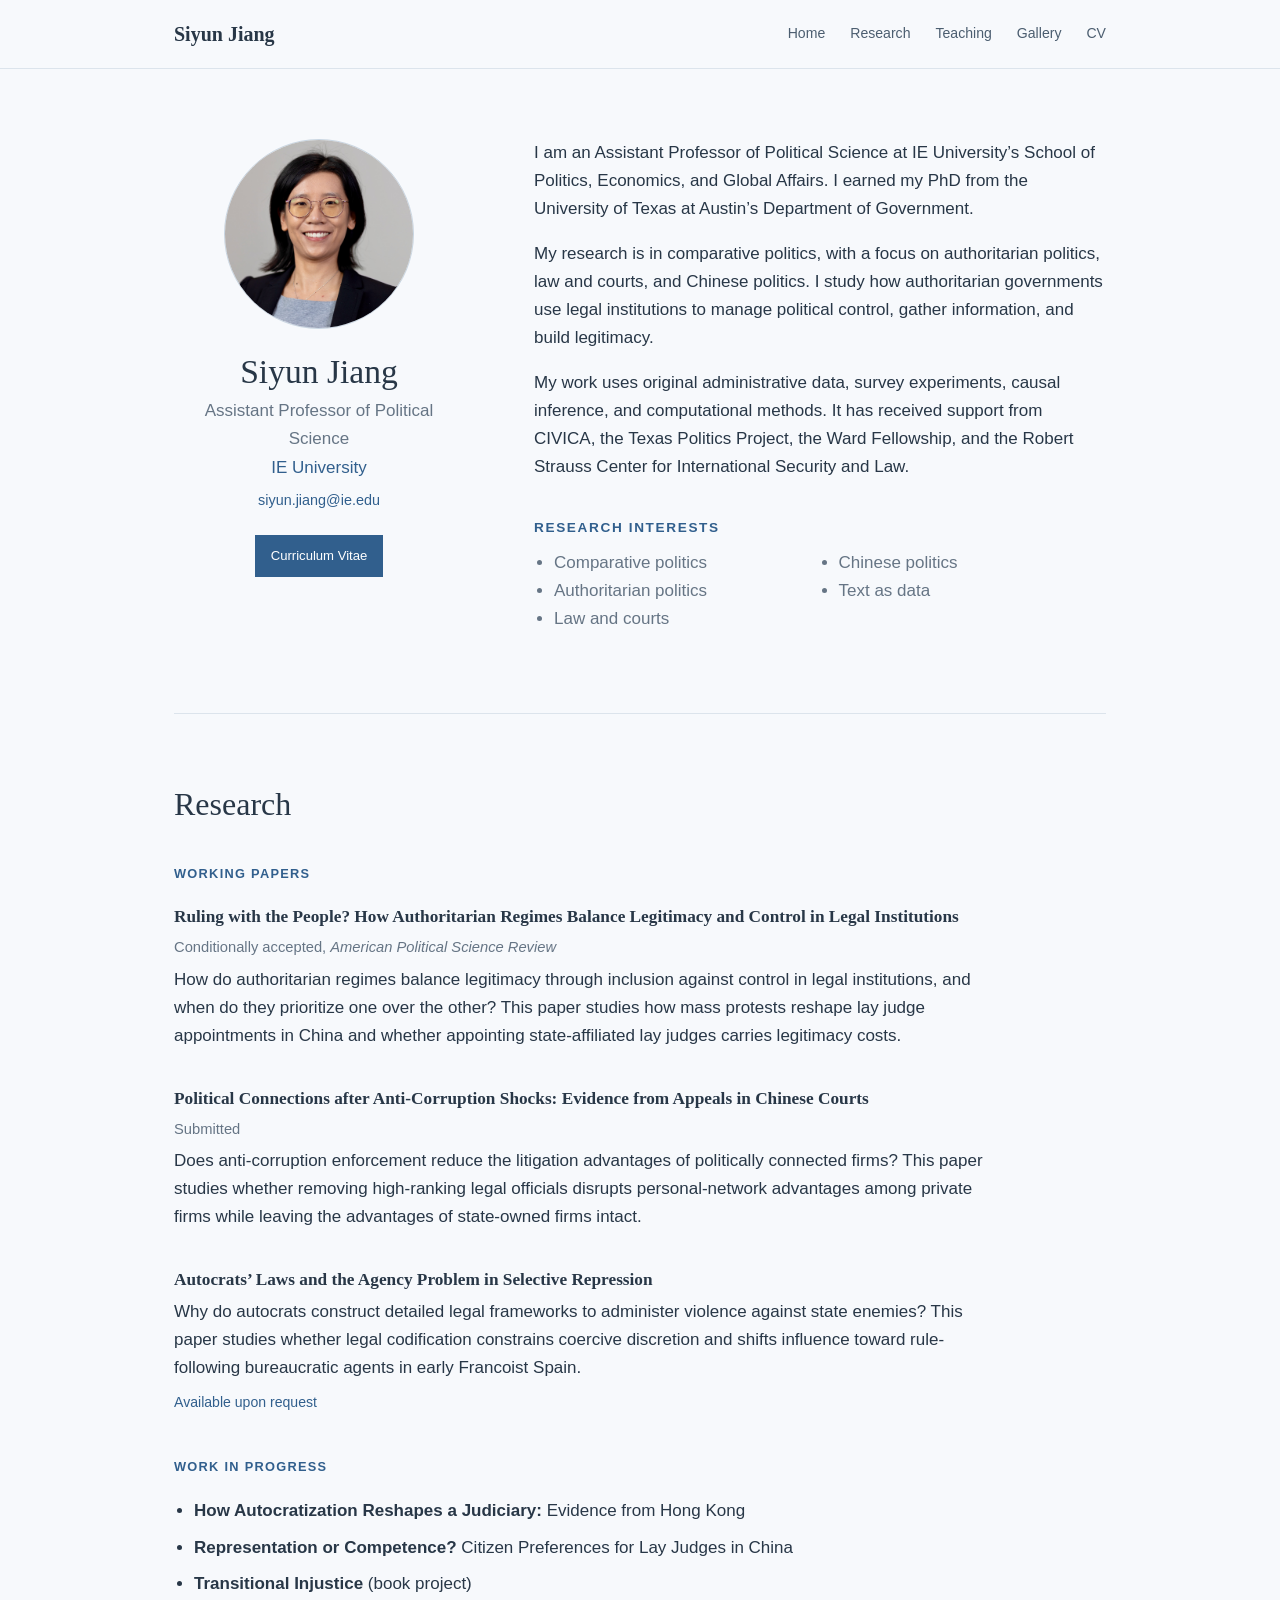
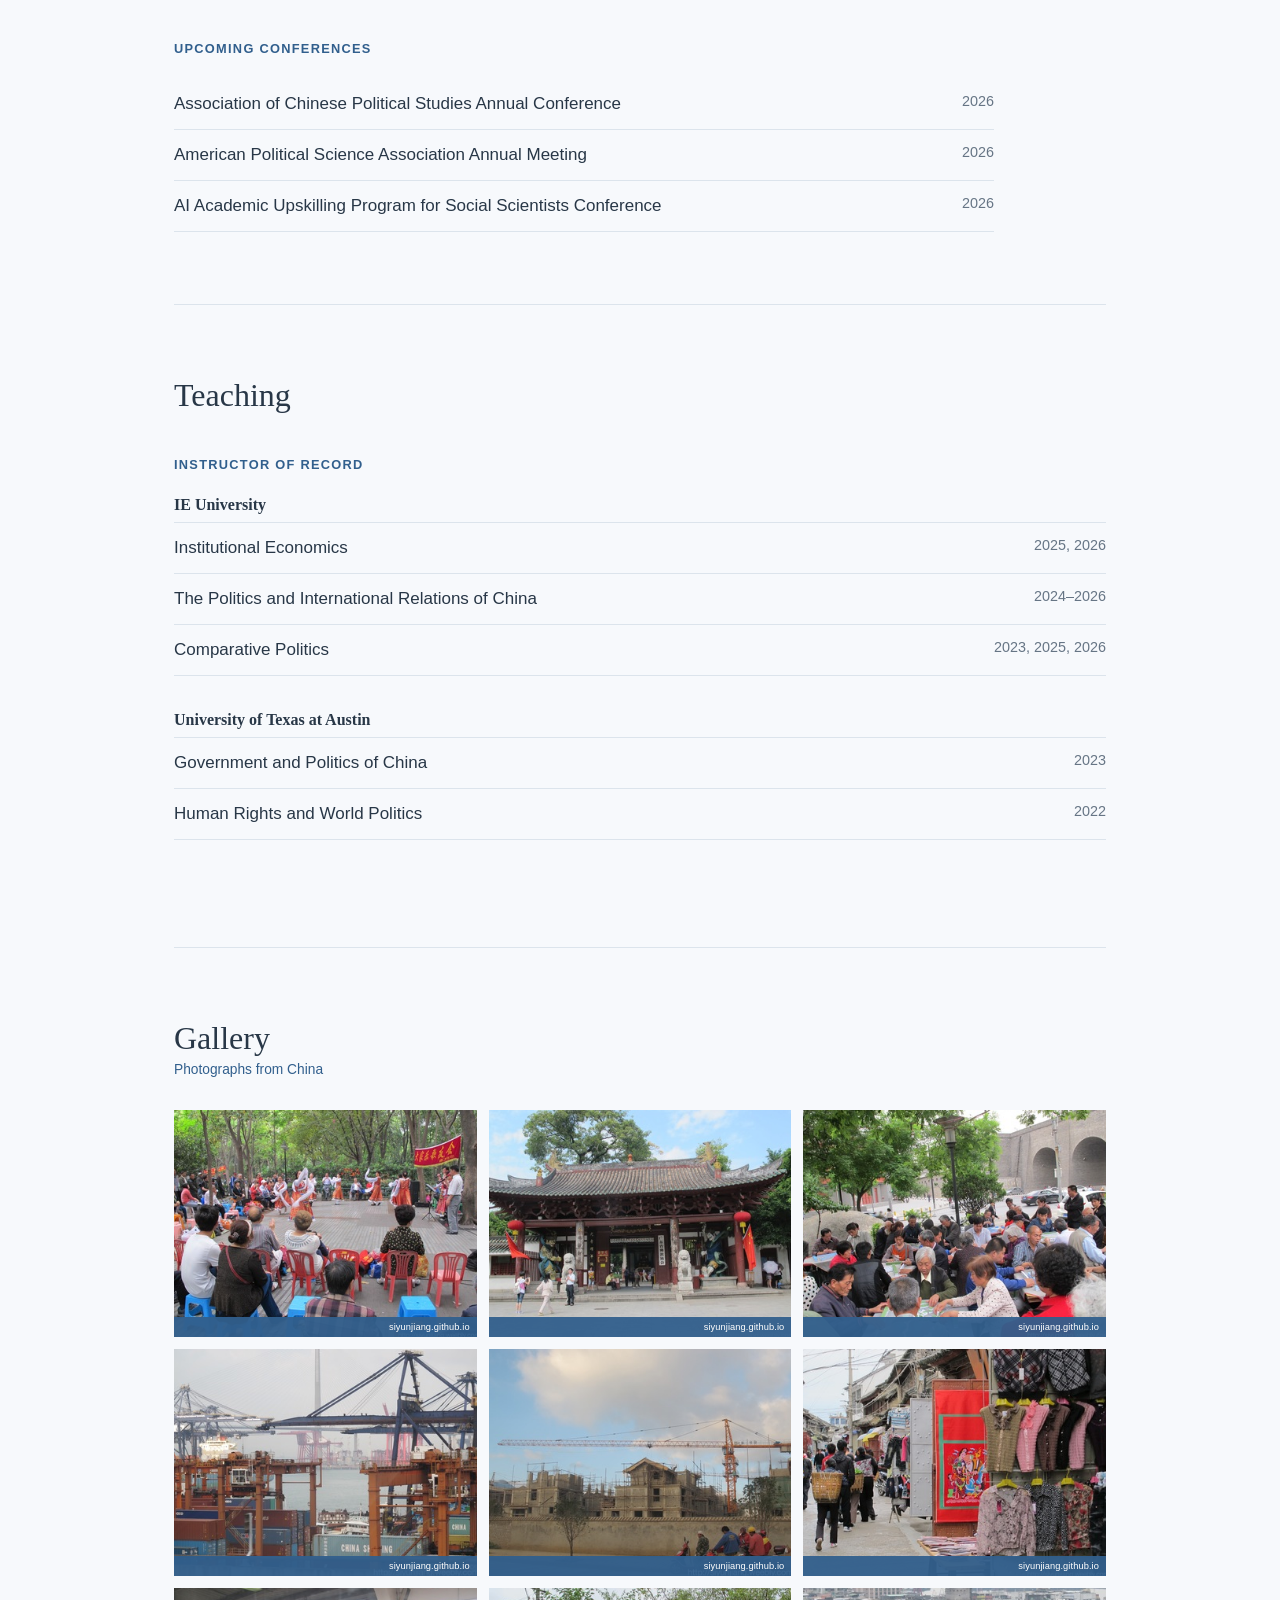
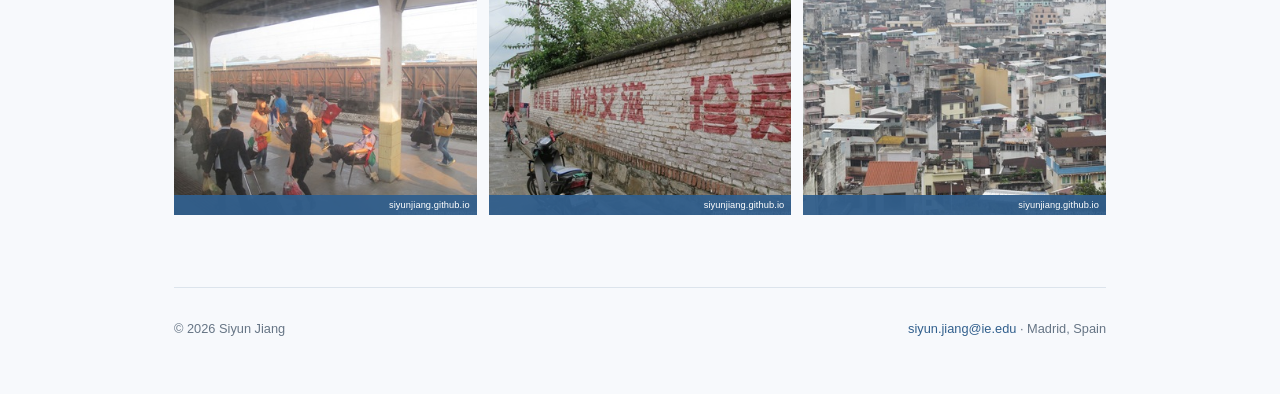
==== docs/index.html @ 3c8f4c76 "Publish personal website" ====
<!doctype html>
<html lang="en">
  <head>
    <meta charset="utf-8" />
    <meta name="viewport" content="width=device-width, initial-scale=1" />
    <meta name="description" content="Siyun Jiang is an Assistant Professor of Political Science at IE University studying authoritarian politics, law and courts, and China." />
    <title>Siyun Jiang | Political Science</title>
    <link rel="stylesheet" href="styles.css" />
  </head>
  <body>
    <a class="skip" href="#main">Skip to content</a>
    <header>
      <div class="nav-wrap">
        <a class="name" href="#home">Siyun Jiang</a>
        <button class="menu" aria-expanded="false" aria-controls="nav">Menu</button>
        <nav id="nav" aria-label="Main navigation">
          <a href="#home">Home</a>
          <a href="#research">Research</a>
          <a href="#teaching">Teaching</a>
          <a href="#gallery">Gallery</a>
          <a href="Siyun-Jiang-CV.pdf">CV</a>
        </nav>
      </div>
    </header>

    <main id="main">
      <section class="profile" id="home">
        <aside>
          <img class="portrait" src="images/headshot.jpeg" alt="Portrait of Siyun Jiang" />
          <h1>Siyun Jiang</h1>
          <p>Assistant Professor of Political Science</p>
          <a href="https://www.ie.edu/school-politics-economics-global-affairs/">IE University</a>
          <a class="email-address" href="mailto:siyun.jiang@ie.edu">siyun.jiang@ie.edu</a>
          <div class="profile-links">
            <a class="button" href="Siyun-Jiang-CV.pdf">Curriculum Vitae</a>
          </div>
        </aside>
        <div class="bio">
          <p>I am an Assistant Professor of Political Science at IE University’s School of Politics, Economics, and Global Affairs. I earned my PhD from the University of Texas at Austin’s Department of Government.</p>
          <p>My research is in comparative politics, with a focus on authoritarian politics, law and courts, and Chinese politics. I study how authoritarian governments use legal institutions to manage political control, gather information, and build legitimacy.</p>
          <p>My work uses original administrative data, survey experiments, causal inference, and computational methods. It has received support from CIVICA, the Texas Politics Project, the Ward Fellowship, and the Robert Strauss Center for International Security and Law.</p>
          <h2>Research interests</h2>
          <ul class="interests">
            <li>Comparative politics</li>
            <li>Authoritarian politics</li>
            <li>Law and courts</li>
            <li>Chinese politics</li>
            <li>Text as data</li>
          </ul>
        </div>
      </section>

      <section id="research">
        <h2>Research</h2>
        <h3>Working papers</h3>
        <article class="publication">
          <h4>Ruling with the People? How Authoritarian Regimes Balance Legitimacy and Control in Legal Institutions</h4>
          <p class="status">Conditionally accepted, <em>American Political Science Review</em></p>
          <p>How do authoritarian regimes balance legitimacy through inclusion against control in legal institutions, and when do they prioritize one over the other? This paper studies how mass protests reshape lay judge appointments in China and whether appointing state-affiliated lay judges carries legitimacy costs.</p>
        </article>
        <article class="publication">
          <h4>Political Connections after Anti-Corruption Shocks: Evidence from Appeals in Chinese Courts</h4>
          <p class="status">Submitted</p>
          <p>Does anti-corruption enforcement reduce the litigation advantages of politically connected firms? This paper studies whether removing high-ranking legal officials disrupts personal-network advantages among private firms while leaving the advantages of state-owned firms intact.</p>
        </article>
        <article class="publication">
          <h4>Autocrats’ Laws and the Agency Problem in Selective Repression</h4>
          <p>Why do autocrats construct detailed legal frameworks to administer violence against state enemies? This paper studies whether legal codification constrains coercive discretion and shifts influence toward rule-following bureaucratic agents in early Francoist Spain.</p>
          <a href="mailto:siyun.jiang@ie.edu?subject=Autocrats%27%20Laws%20paper">Available upon request</a>
        </article>

        <h3>Work in progress</h3>
        <ul class="simple-list">
          <li><strong>How Autocratization Reshapes a Judiciary:</strong> Evidence from Hong Kong</li>
          <li><strong>Representation or Competence?</strong> Citizen Preferences for Lay Judges in China</li>
          <li><strong>Transitional Injustice</strong> (book project)</li>
        </ul>

        <h3>Upcoming conferences</h3>
        <ul class="conference-list">
          <li><span>Association of Chinese Political Studies Annual Conference</span><time>2026</time></li>
          <li><span>American Political Science Association Annual Meeting</span><time>2026</time></li>
          <li><span>AI Academic Upskilling Program for Social Scientists Conference</span><time>2026</time></li>
        </ul>
      </section>

      <section id="teaching">
        <h2>Teaching</h2>
        <h3>Instructor of record</h3>
        <div class="teaching-group">
          <h4>IE University</h4>
          <ul class="course-list">
            <li><span>Institutional Economics</span><time>2025, 2026</time></li>
            <li><span>The Politics and International Relations of China</span><time>2024–2026</time></li>
            <li><span>Comparative Politics</span><time>2023, 2025, 2026</time></li>
          </ul>
        </div>
        <div class="teaching-group">
          <h4>University of Texas at Austin</h4>
          <ul class="course-list">
            <li><span>Government and Politics of China</span><time>2023</time></li>
            <li><span>Human Rights and World Politics</span><time>2022</time></li>
          </ul>
        </div>
      </section>

      <section id="gallery">
        <div class="gallery-heading">
          <div>
            <h2>Gallery</h2>
            <p>Photographs from China</p>
          </div>
        </div>
        <div class="gallery-grid">
          <figure><button class="gallery-open" type="button"><img src="images/china-01.jpg" alt="People watching a public dance performance in a park" loading="lazy" /><span>siyunjiang.github.io</span></button></figure>
          <figure><button class="gallery-open" type="button"><img src="images/china-02.jpg" alt="A traditional temple entrance" loading="lazy" /><span>siyunjiang.github.io</span></button></figure>
          <figure><button class="gallery-open" type="button"><img src="images/china-03.jpg" alt="A busy outdoor gathering with people playing games" loading="lazy" /><span>siyunjiang.github.io</span></button></figure>
          <figure><button class="gallery-open" type="button"><img src="images/china-04.jpg" alt="Cranes and containers at a shipping port" loading="lazy" /><span>siyunjiang.github.io</span></button></figure>
          <figure><button class="gallery-open" type="button"><img src="images/china-05.jpg" alt="Construction cranes over a residential building site" loading="lazy" /><span>siyunjiang.github.io</span></button></figure>
          <figure><button class="gallery-open" type="button"><img src="images/china-06.jpg" alt="A busy street market selling clothes" loading="lazy" /><span>siyunjiang.github.io</span></button></figure>
          <figure><button class="gallery-open" type="button"><img src="images/china-07.jpg" alt="Travelers waiting on a railway platform" loading="lazy" /><span>siyunjiang.github.io</span></button></figure>
          <figure><button class="gallery-open" type="button"><img src="images/china-08.jpg" alt="A bicycle and motorcycle beside a wall painted with Chinese characters" loading="lazy" /><span>siyunjiang.github.io</span></button></figure>
          <figure><button class="gallery-open" type="button"><img src="images/china-09.jpg" alt="Dense urban housing viewed from above" loading="lazy" /><span>siyunjiang.github.io</span></button></figure>
        </div>
      </section>
    </main>

    <dialog class="lightbox" id="photo-lightbox">
      <button class="lightbox-close" type="button" aria-label="Close photograph">×</button>
      <div class="lightbox-frame">
        <img src="" alt="" />
        <span>siyunjiang.github.io</span>
      </div>
    </dialog>

    <footer>
      <p>© <span id="year"></span> Siyun Jiang</p>
      <p><a href="mailto:siyun.jiang@ie.edu">siyun.jiang@ie.edu</a> · Madrid, Spain</p>
    </footer>
    <script src="script.js"></script>
  </body>
</html>
---- docs/styles.css ----
:root {
  --text: #283747;
  --muted: #667585;
  --accent: #315f8d;
  --accent-soft: #e6eef6;
  --line: #dce4ec;
  --background: #f7f9fc;
  --white: #fff;
}

* { box-sizing: border-box; }
html { scroll-behavior: smooth; }
body { margin: 0; color: var(--text); background: var(--background); font-family: -apple-system, BlinkMacSystemFont, "Segoe UI", Roboto, Helvetica, Arial, sans-serif; font-size: 17px; line-height: 1.65; }
a { color: var(--accent); text-decoration: none; }
a:hover { text-decoration: underline; }
.skip { position: absolute; left: -9999px; }
.skip:focus { left: 1rem; top: 1rem; background: var(--white); padding: .6rem; z-index: 10; }

header { background: rgba(247,249,252,.96); border-bottom: 1px solid var(--line); position: sticky; top: 0; z-index: 5; }
.nav-wrap { max-width: 980px; margin: auto; height: 68px; padding: 0 24px; display: flex; align-items: center; justify-content: space-between; }
.name { font-family: Georgia, "Times New Roman", serif; font-size: 1.25rem; font-weight: 700; color: var(--text); }
nav { display: flex; gap: 25px; font-size: .88rem; }
nav a { color: #4c5e70; }
.menu { display: none; border: 0; background: none; font: inherit; color: var(--text); }

main { max-width: 980px; margin: auto; padding: 0 24px; }
.profile { padding: 70px 0 80px; display: grid; grid-template-columns: 290px 1fr; gap: 70px; border-bottom: 1px solid var(--line); }
aside { text-align: center; }
.portrait { width: 190px; height: 190px; border-radius: 50%; margin: 0 auto 23px; object-fit: cover; object-position: center 34%; display: block; border: 1px solid #c9d6e2; }
h1 { font: 400 2.1rem/1.2 Georgia, "Times New Roman", serif; margin: 0 0 5px; }
aside > p { color: var(--muted); margin: 0 0 1px; }
.email-address { display: block; margin-top: 7px; font-size: .9rem; }
.profile-links { display: flex; justify-content: center; margin-top: 22px; }
.button { padding: 9px 15px; background: var(--accent); border: 1px solid var(--accent); color: white; font-size: .82rem; }
.button:hover { color: white; text-decoration: none; }
.bio p:first-child { margin-top: 0; }
.bio h2 { font-size: .85rem; letter-spacing: .12em; text-transform: uppercase; color: var(--accent); margin: 35px 0 10px; }
.interests { columns: 2; padding-left: 20px; margin: 0; color: var(--muted); }

section:not(.profile) { padding: 72px 0; border-bottom: 1px solid var(--line); scroll-margin-top: 60px; }
section > h2, .gallery-heading h2 { font: 400 2rem Georgia, "Times New Roman", serif; margin: 0 0 35px; }
section > h3 { font-size: .8rem; letter-spacing: .1em; text-transform: uppercase; color: var(--accent); margin: 40px 0 20px; }
.publication { margin-bottom: 36px; max-width: 820px; }
.publication h4 { font: 600 1.08rem/1.45 Georgia, "Times New Roman", serif; margin: 0 0 6px; }
.publication p { margin: 6px 0; }
.publication .status { color: var(--muted); font-size: .92rem; }
.publication > a { font-size: .88rem; }
.simple-list { padding-left: 20px; }
.simple-list li { margin: 8px 0; }
.conference-list { list-style: none; margin: 0; padding: 0; max-width: 820px; }
.conference-list li { display: flex; justify-content: space-between; gap: 24px; padding: 11px 0; border-bottom: 1px solid var(--line); }
.teaching-group { margin-bottom: 35px; }
.teaching-group h4 { font: 600 1rem Georgia, "Times New Roman", serif; border-bottom: 1px solid var(--line); padding-bottom: 8px; margin-bottom: 0; }
.course-list { list-style: none; padding: 0; margin: 0; }
.course-list li { display: flex; justify-content: space-between; gap: 25px; padding: 11px 0; border-bottom: 1px solid var(--line); }
time { white-space: nowrap; color: var(--muted); font-size: .9rem; }

.gallery-heading { margin-bottom: 28px; }
.gallery-heading h2 { margin-bottom: 2px; }
.gallery-heading > div > p { color: var(--accent); font-size: .86rem; margin: 0; }
.gallery-heading > p { margin: 5px 0 0; color: var(--muted); }
.gallery-grid { display: grid; grid-template-columns: repeat(3, 1fr); gap: 12px; }
.gallery-grid figure { margin: 0; aspect-ratio: 4/3; overflow: hidden; background: var(--accent-soft); position: relative; }
.gallery-open { width: 100%; height: 100%; display: block; padding: 0; border: 0; background: transparent; color: white; cursor: zoom-in; position: relative; }
.gallery-grid img { width: 104%; height: 104%; display: block; object-fit: cover; transform: translate(-2%, -2%); transition: transform .25s; }
.gallery-open > span { position: absolute; right: 0; bottom: 0; left: 0; padding: 5px 7px 4px; background: rgba(49,95,141,.94); color: white; font-size: .58rem; line-height: 1.2; text-align: right; letter-spacing: .01em; }
.gallery-grid figure:hover img { transform: translate(-2%, -2%) scale(1.025); }
.gallery-open:focus-visible { outline: 3px solid var(--accent); outline-offset: -3px; }

.lightbox { border: 0; padding: 48px 24px 24px; background: #111923; color: white; max-width: min(860px, 92vw); box-shadow: 0 20px 70px rgba(0,0,0,.35); }
.lightbox::backdrop { background: rgba(15,25,35,.82); }
.lightbox-close { position: absolute; top: 7px; right: 13px; border: 0; background: transparent; color: white; font: 300 2rem/1 sans-serif; cursor: pointer; }
.lightbox-frame { position: relative; overflow: hidden; }
.lightbox-frame img { display: block; max-width: 100%; max-height: 78vh; }
.lightbox-frame span { position: absolute; right: 0; bottom: 0; left: 0; padding: 7px 10px 6px; background: rgba(49,95,141,.96); color: white; font-size: .72rem; text-align: right; }

footer { max-width: 980px; margin: auto; padding: 30px 24px 55px; display: flex; justify-content: space-between; color: var(--muted); font-size: .8rem; }
footer p { margin: 0; }

@media (max-width: 720px) {
  body { font-size: 16px; }
  .nav-wrap { height: 60px; }
  .menu { display: block; }
  nav { display: none; position: absolute; top: 60px; left: 0; right: 0; background: var(--background); border-bottom: 1px solid var(--line); padding: 20px 24px; flex-direction: column; gap: 14px; }
  nav.open { display: flex; }
  .profile { grid-template-columns: 1fr; gap: 45px; padding: 48px 0 60px; }
  .portrait { width: 150px; height: 150px; }
  .bio { max-width: 620px; }
  .interests { columns: 1; }
  .course-list li { align-items: flex-start; }
  .conference-list li { display: block; }
  .conference-list time { display: block; margin-top: 2px; }
  .gallery-grid { grid-template-columns: 1fr 1fr; }
  .gallery-grid figure:last-child { display: none; }
  footer { display: block; }
  footer p + p { margin-top: 5px; }
}

@media (prefers-reduced-motion: reduce) {
  html { scroll-behavior: auto; }
  .gallery-grid img { transition: none; }
}
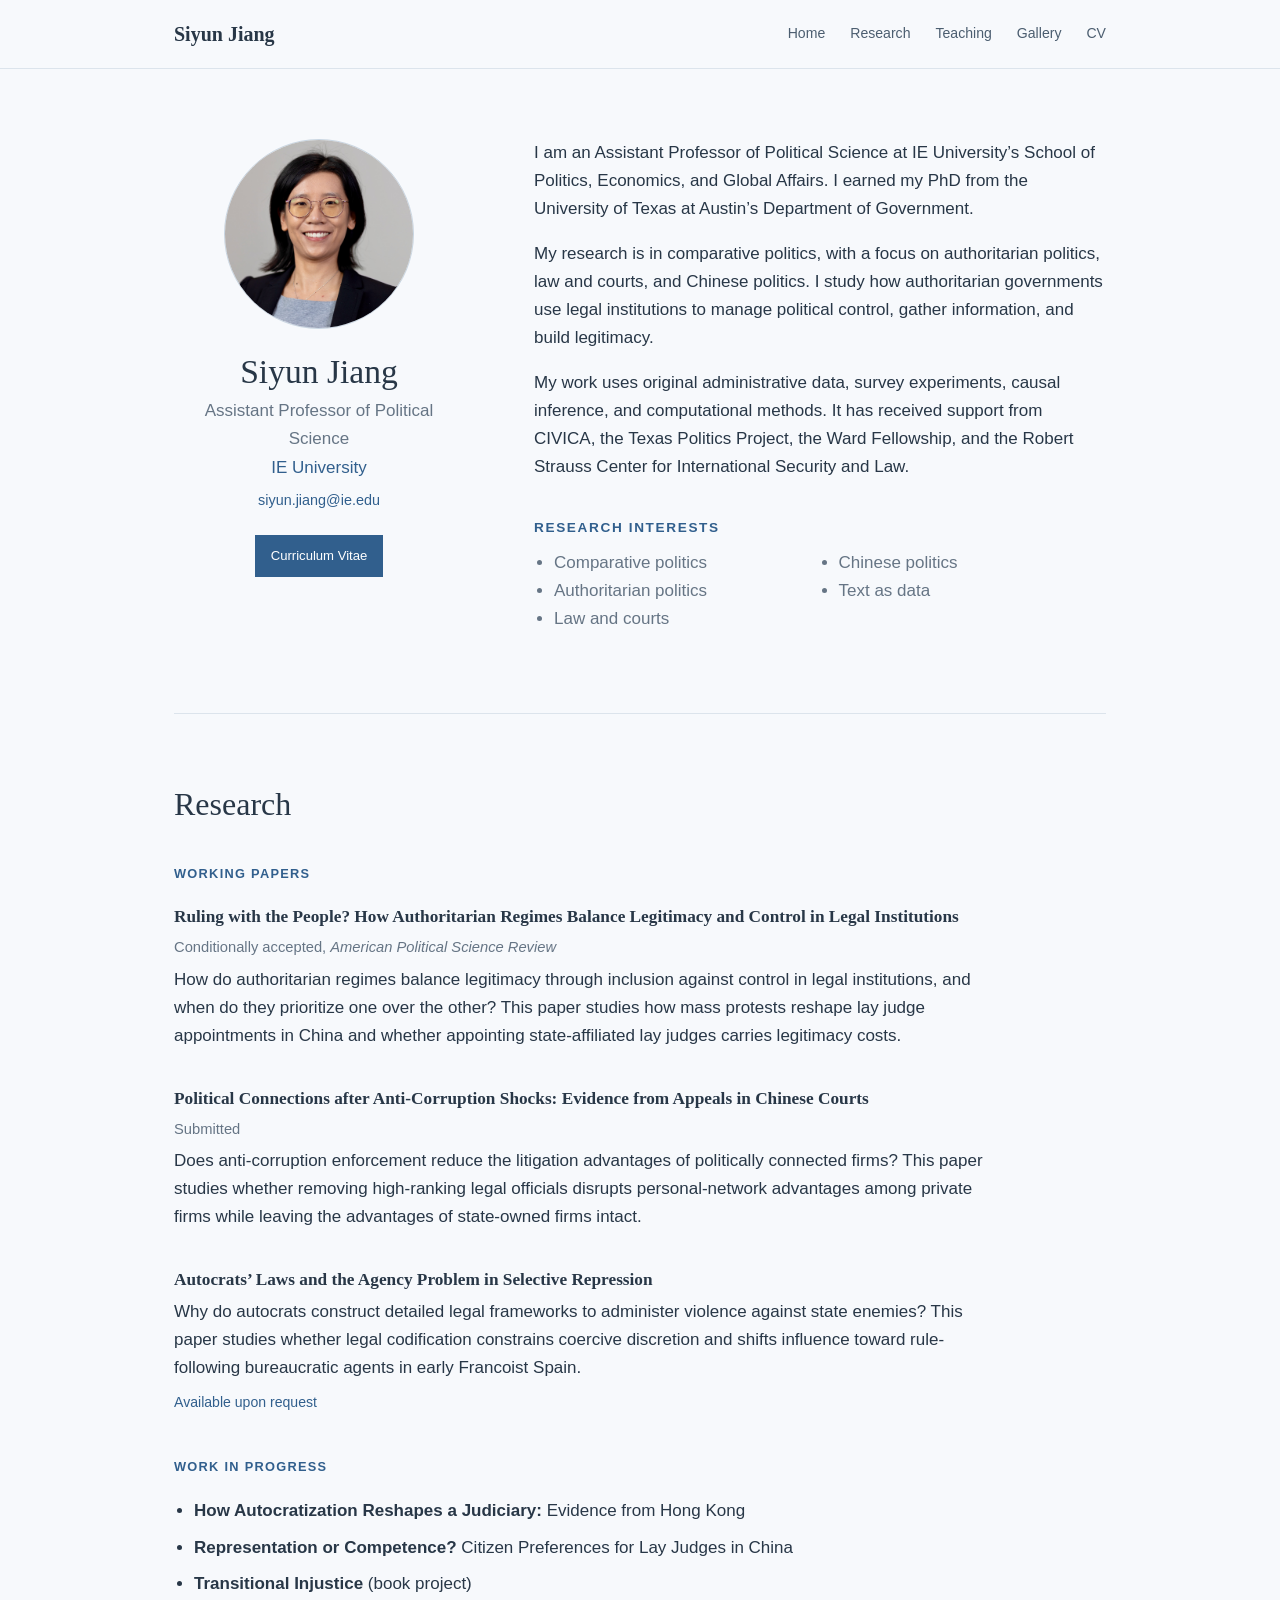
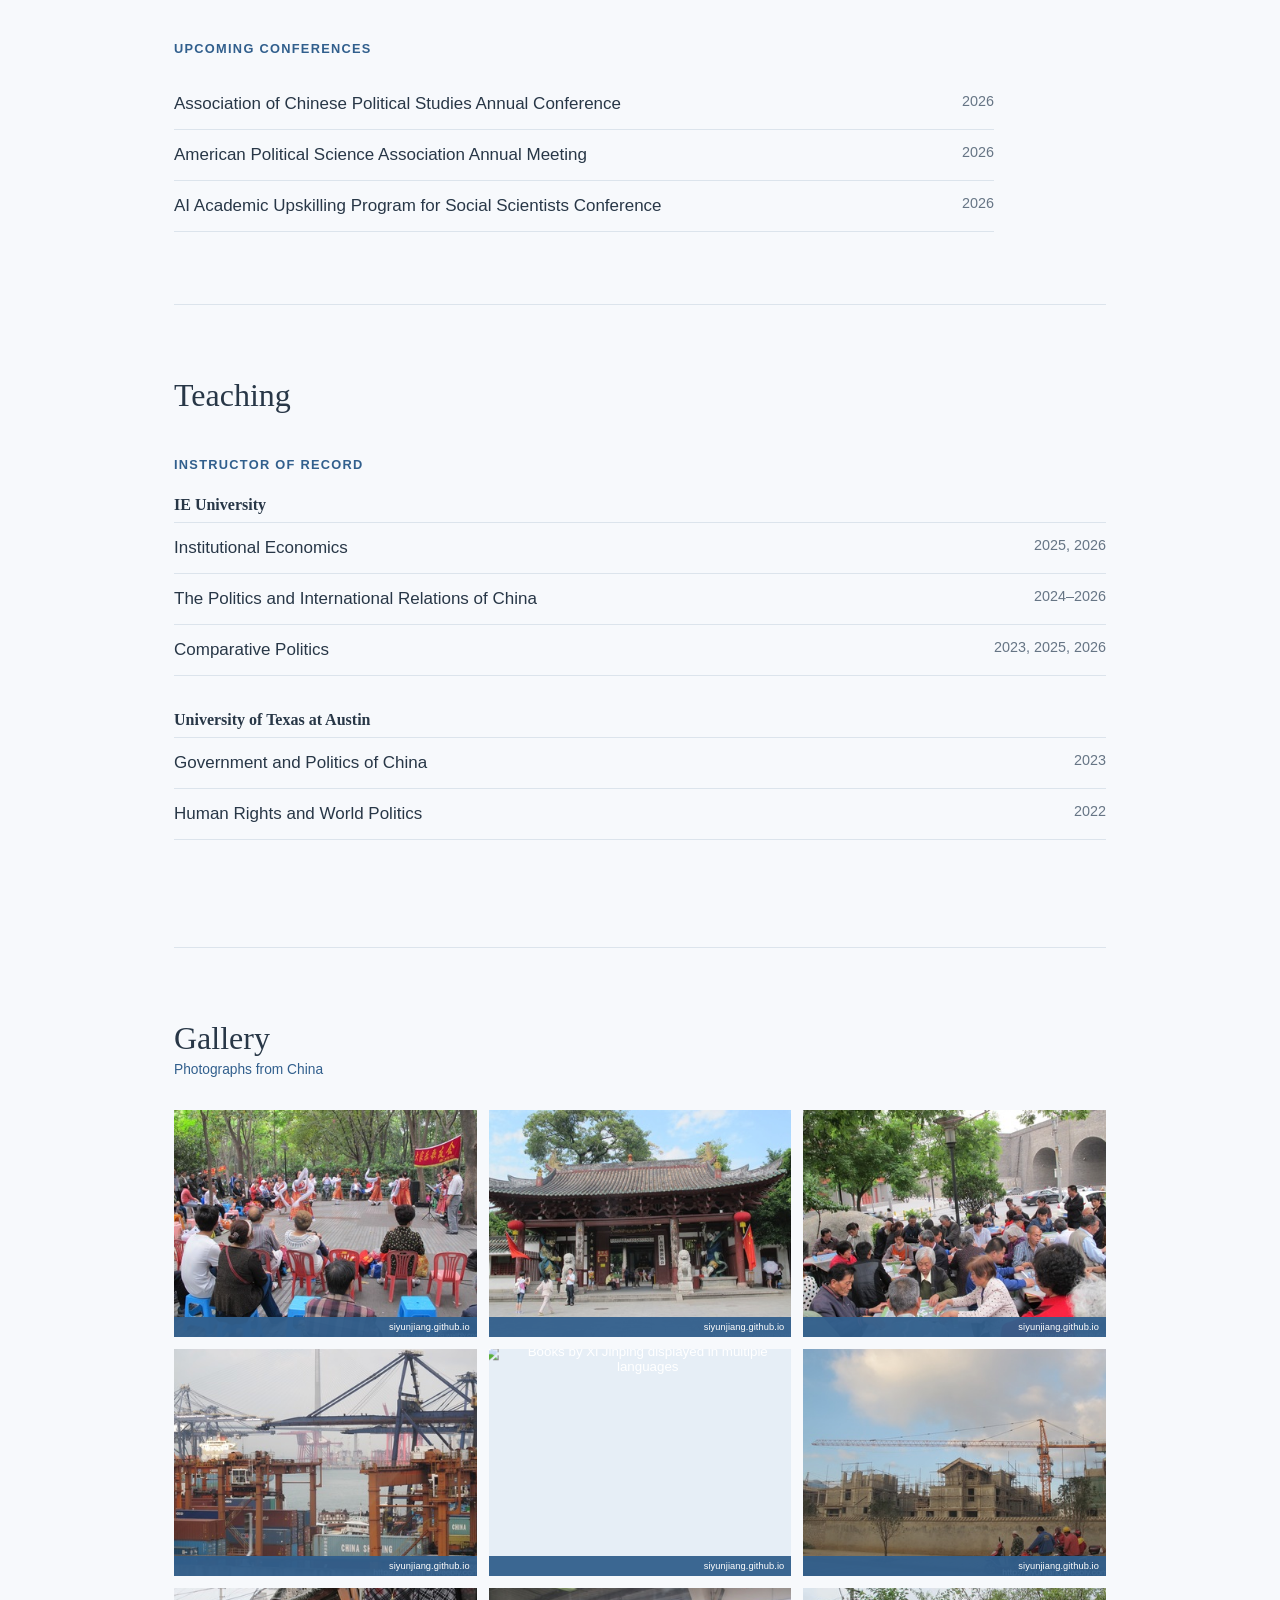
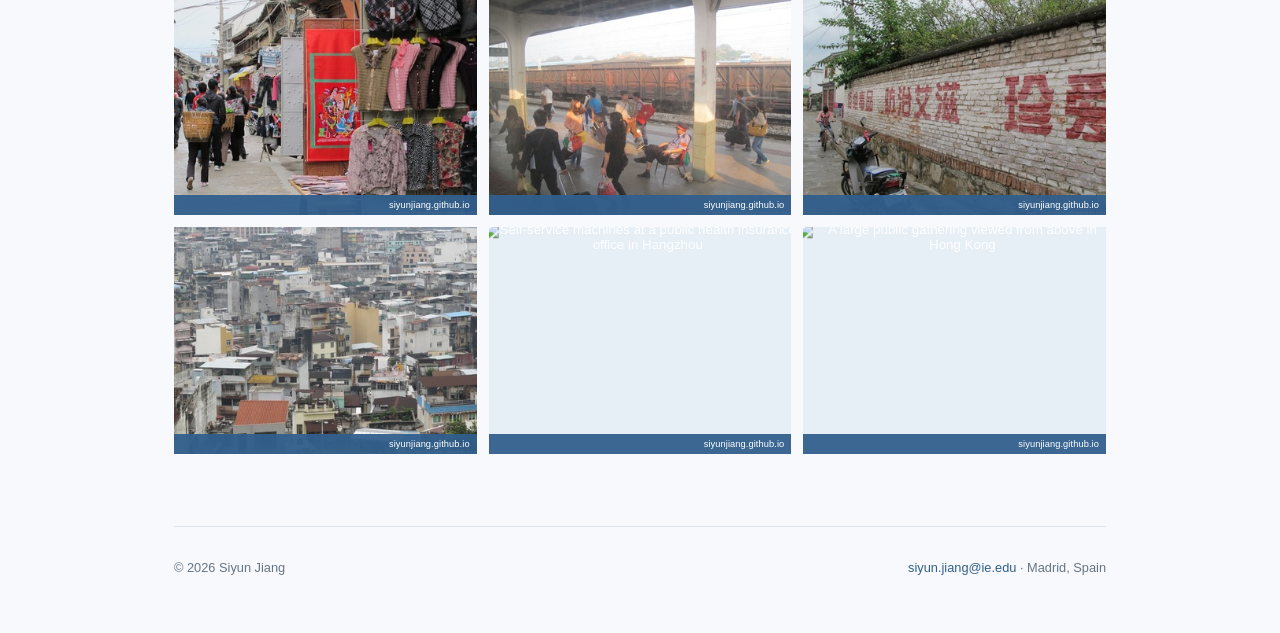
==== commit 1b49509d: "Add files via upload" ====
--- a/docs/index.html
+++ b/docs/index.html
@@ -116,11 +116,14 @@
           <figure><button class="gallery-open" type="button"><img src="images/china-02.jpg" alt="A traditional temple entrance" loading="lazy" /><span>siyunjiang.github.io</span></button></figure>
           <figure><button class="gallery-open" type="button"><img src="images/china-03.jpg" alt="A busy outdoor gathering with people playing games" loading="lazy" /><span>siyunjiang.github.io</span></button></figure>
           <figure><button class="gallery-open" type="button"><img src="images/china-04.jpg" alt="Cranes and containers at a shipping port" loading="lazy" /><span>siyunjiang.github.io</span></button></figure>
+          <figure><button class="gallery-open" type="button"><img src="images/IMG_3845.jpeg" alt="Books by Xi Jinping displayed in multiple languages" loading="lazy" /><span>siyunjiang.github.io</span></button></figure>
           <figure><button class="gallery-open" type="button"><img src="images/china-05.jpg" alt="Construction cranes over a residential building site" loading="lazy" /><span>siyunjiang.github.io</span></button></figure>
           <figure><button class="gallery-open" type="button"><img src="images/china-06.jpg" alt="A busy street market selling clothes" loading="lazy" /><span>siyunjiang.github.io</span></button></figure>
           <figure><button class="gallery-open" type="button"><img src="images/china-07.jpg" alt="Travelers waiting on a railway platform" loading="lazy" /><span>siyunjiang.github.io</span></button></figure>
           <figure><button class="gallery-open" type="button"><img src="images/china-08.jpg" alt="A bicycle and motorcycle beside a wall painted with Chinese characters" loading="lazy" /><span>siyunjiang.github.io</span></button></figure>
           <figure><button class="gallery-open" type="button"><img src="images/china-09.jpg" alt="Dense urban housing viewed from above" loading="lazy" /><span>siyunjiang.github.io</span></button></figure>
+          <figure><button class="gallery-open" type="button"><img src="images/IMG_9977.jpeg" alt="Self-service machines at a public health insurance office in Hangzhou" loading="lazy" /><span>siyunjiang.github.io</span></button></figure>
+          <figure><button class="gallery-open" type="button"><img src="images/china-12.png" alt="A large public gathering viewed from above in Hong Kong" loading="lazy" /><span>siyunjiang.github.io</span></button></figure>
         </div>
       </section>
     </main>
--- a/docs/styles.css
+++ b/docs/styles.css
@@ -91,7 +91,6 @@
   .conference-list li { display: block; }
   .conference-list time { display: block; margin-top: 2px; }
   .gallery-grid { grid-template-columns: 1fr 1fr; }
-  .gallery-grid figure:last-child { display: none; }
   footer { display: block; }
   footer p + p { margin-top: 5px; }
 }
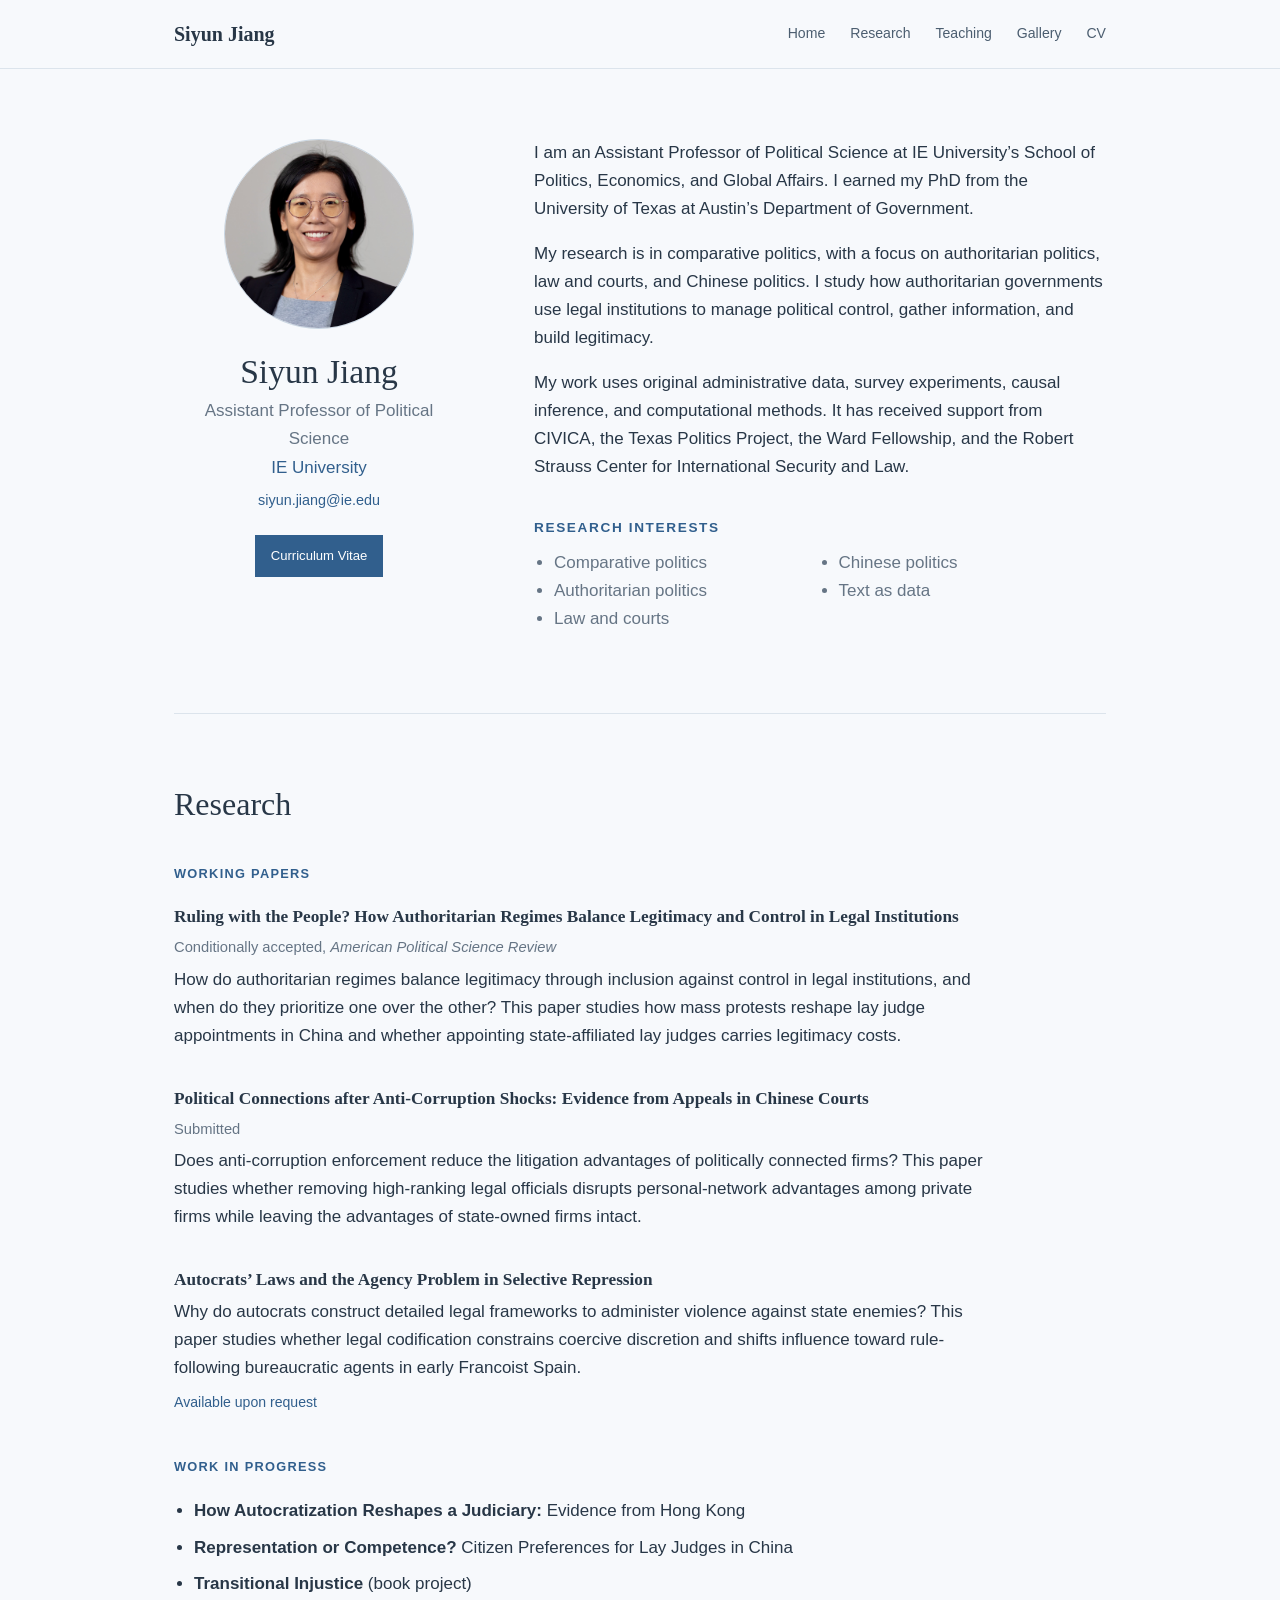
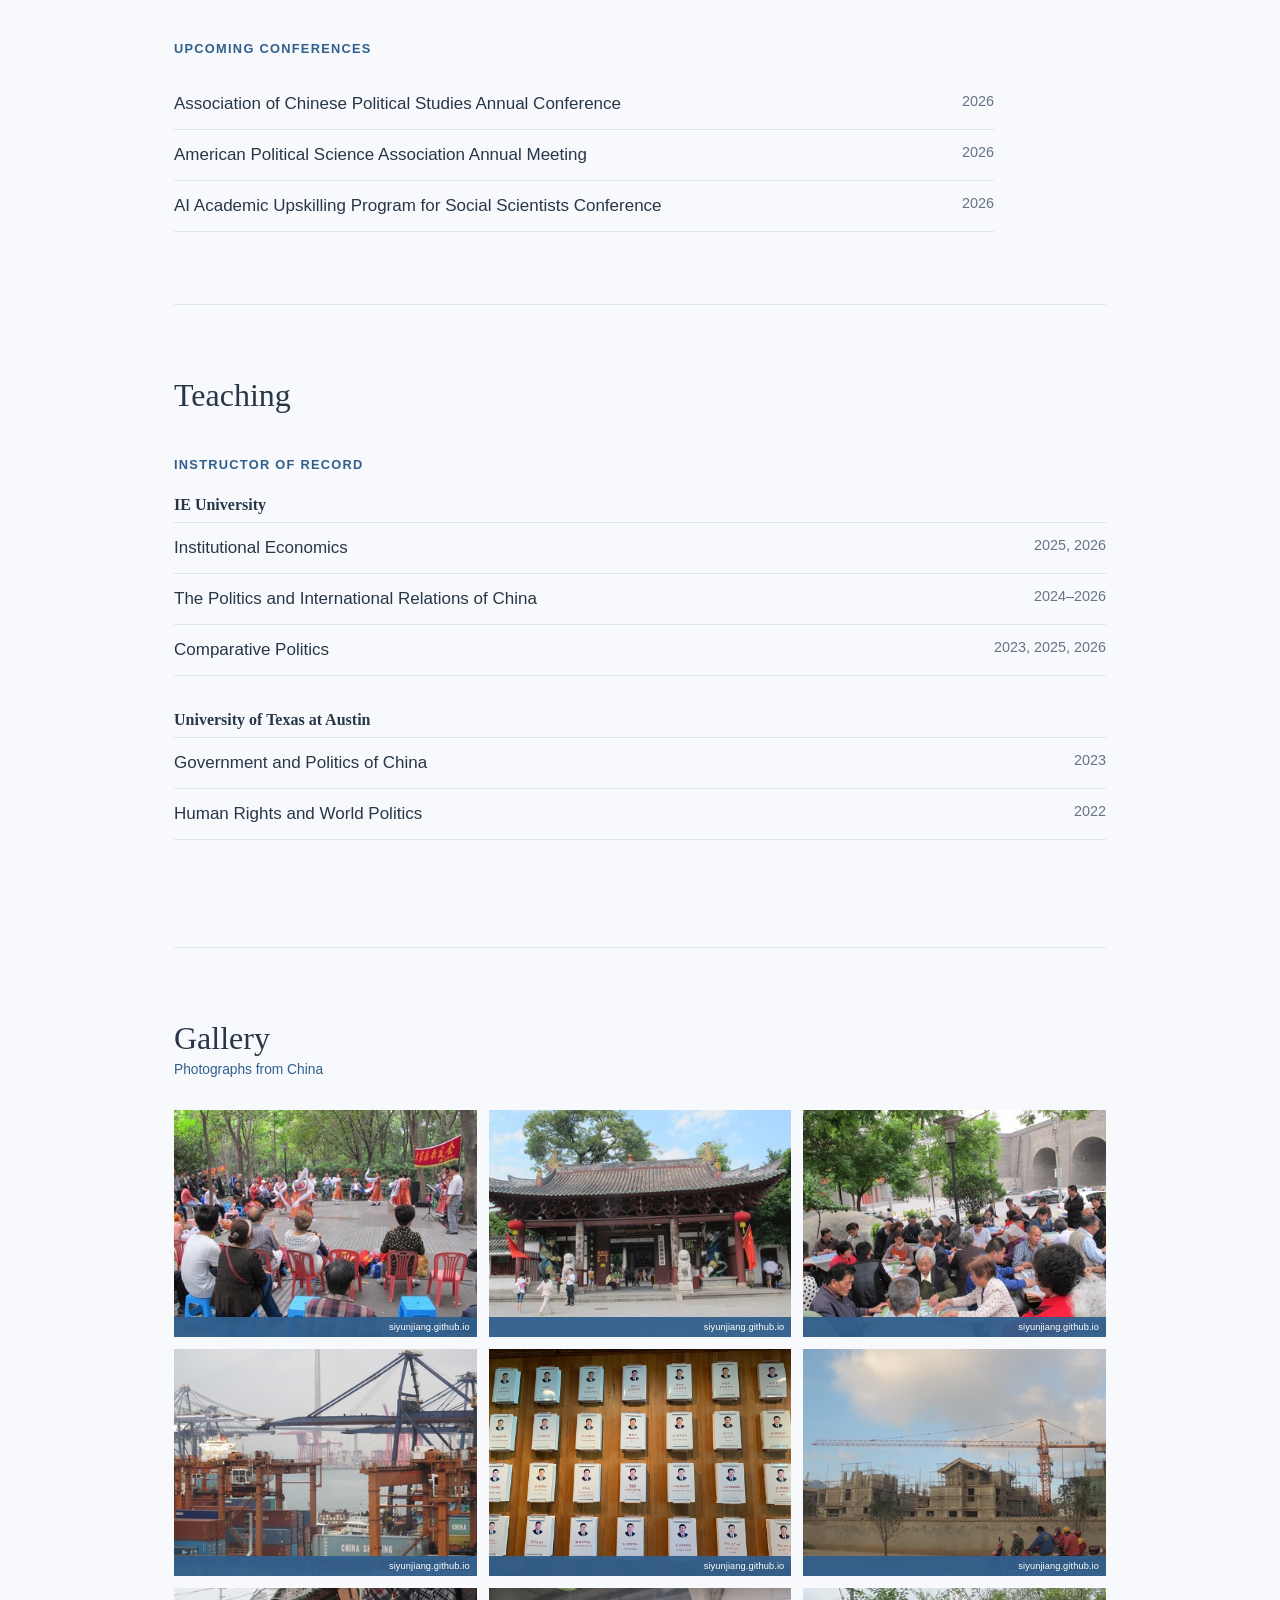
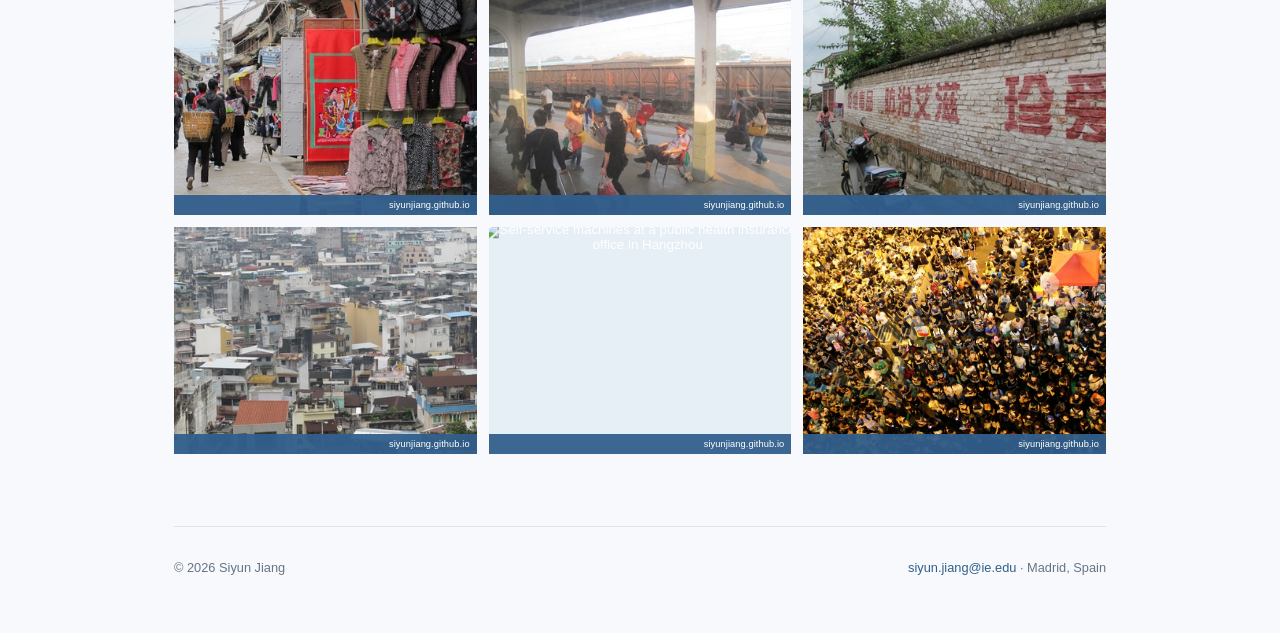
==== commit ec4ccf96: "Add files via upload" ====
--- a/docs/index.html
+++ b/docs/index.html
@@ -116,13 +116,13 @@
           <figure><button class="gallery-open" type="button"><img src="images/china-02.jpg" alt="A traditional temple entrance" loading="lazy" /><span>siyunjiang.github.io</span></button></figure>
           <figure><button class="gallery-open" type="button"><img src="images/china-03.jpg" alt="A busy outdoor gathering with people playing games" loading="lazy" /><span>siyunjiang.github.io</span></button></figure>
           <figure><button class="gallery-open" type="button"><img src="images/china-04.jpg" alt="Cranes and containers at a shipping port" loading="lazy" /><span>siyunjiang.github.io</span></button></figure>
-          <figure><button class="gallery-open" type="button"><img src="images/IMG_3845.jpeg" alt="Books by Xi Jinping displayed in multiple languages" loading="lazy" /><span>siyunjiang.github.io</span></button></figure>
+          <figure><button class="gallery-open" type="button"><img src="images/china-10.jpeg" alt="Books by Xi Jinping displayed in multiple languages" loading="lazy" /><span>siyunjiang.github.io</span></button></figure>
           <figure><button class="gallery-open" type="button"><img src="images/china-05.jpg" alt="Construction cranes over a residential building site" loading="lazy" /><span>siyunjiang.github.io</span></button></figure>
           <figure><button class="gallery-open" type="button"><img src="images/china-06.jpg" alt="A busy street market selling clothes" loading="lazy" /><span>siyunjiang.github.io</span></button></figure>
           <figure><button class="gallery-open" type="button"><img src="images/china-07.jpg" alt="Travelers waiting on a railway platform" loading="lazy" /><span>siyunjiang.github.io</span></button></figure>
           <figure><button class="gallery-open" type="button"><img src="images/china-08.jpg" alt="A bicycle and motorcycle beside a wall painted with Chinese characters" loading="lazy" /><span>siyunjiang.github.io</span></button></figure>
           <figure><button class="gallery-open" type="button"><img src="images/china-09.jpg" alt="Dense urban housing viewed from above" loading="lazy" /><span>siyunjiang.github.io</span></button></figure>
-          <figure><button class="gallery-open" type="button"><img src="images/IMG_9977.jpeg" alt="Self-service machines at a public health insurance office in Hangzhou" loading="lazy" /><span>siyunjiang.github.io</span></button></figure>
+          <figure><button class="gallery-open" type="button"><img src="images/china-11.jpeg" alt="Self-service machines at a public health insurance office in Hangzhou" loading="lazy" /><span>siyunjiang.github.io</span></button></figure>
           <figure><button class="gallery-open" type="button"><img src="images/china-12.png" alt="A large public gathering viewed from above in Hong Kong" loading="lazy" /><span>siyunjiang.github.io</span></button></figure>
         </div>
       </section>
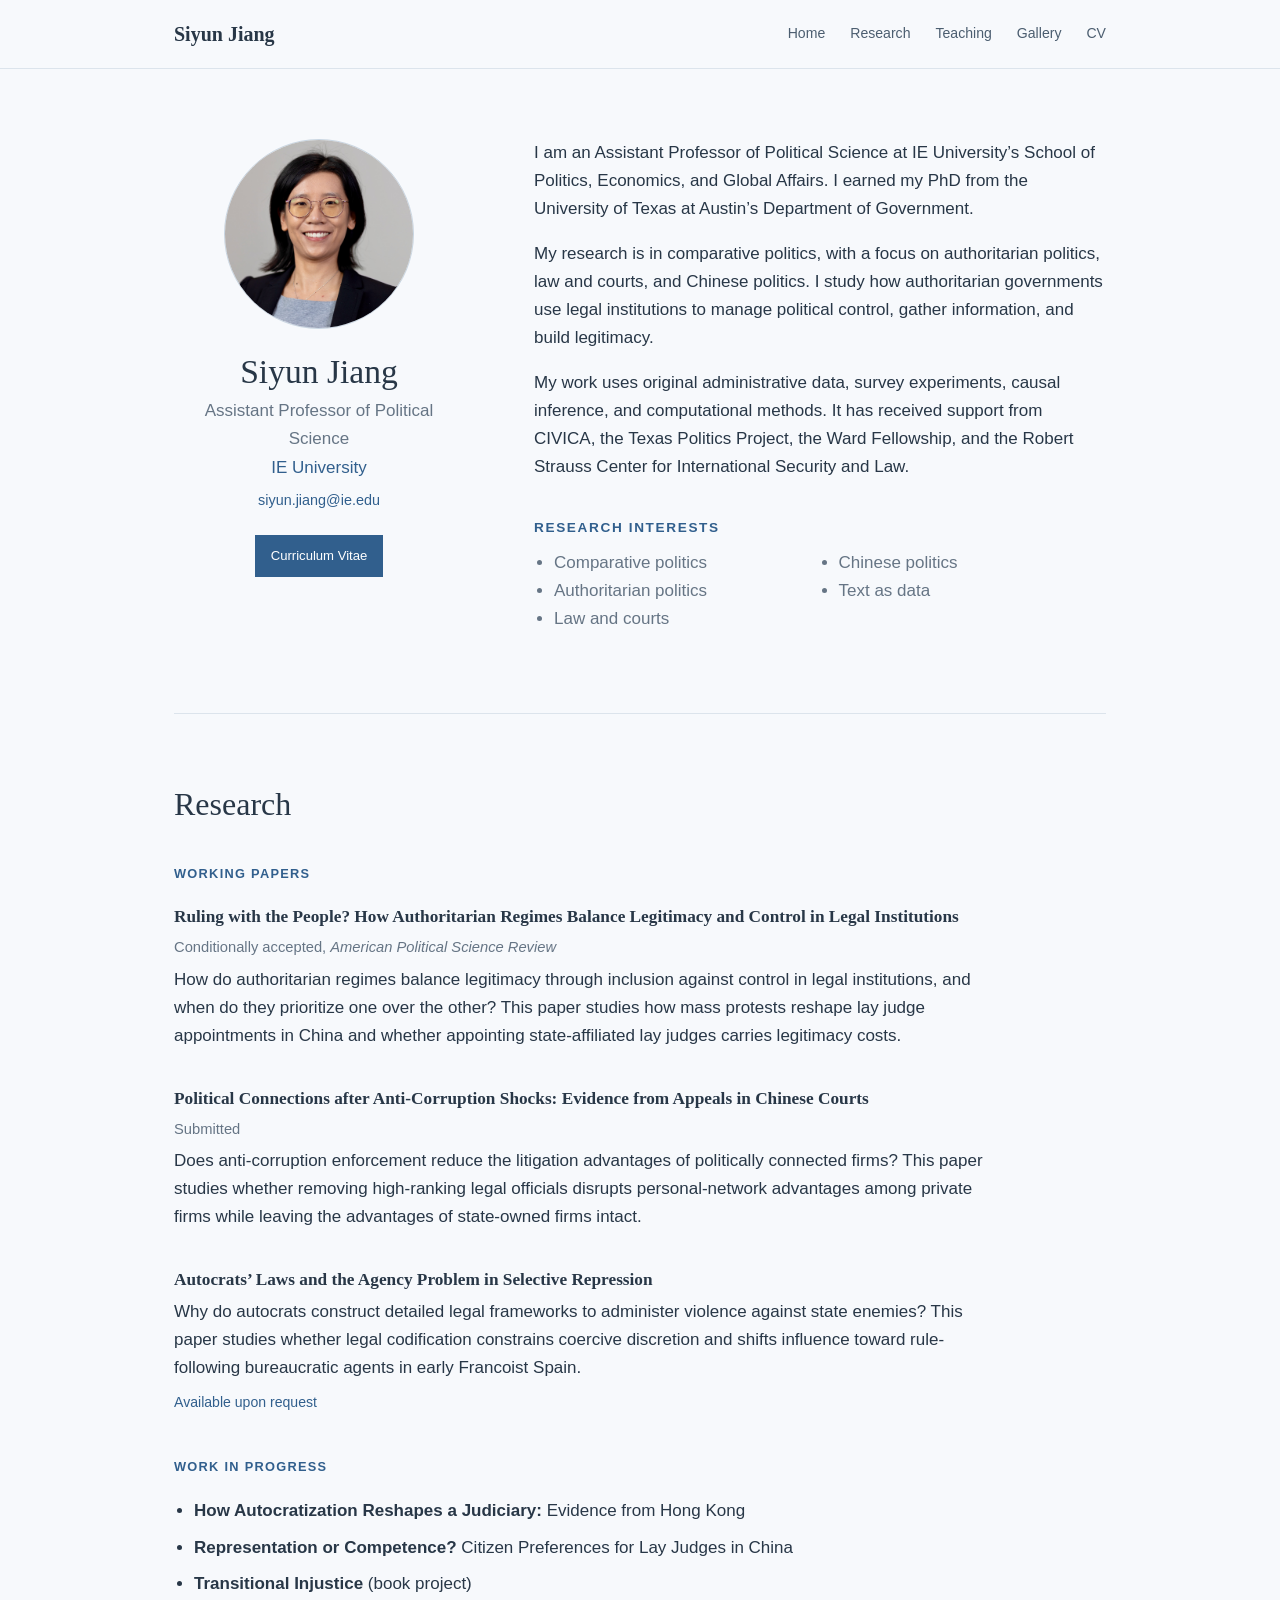
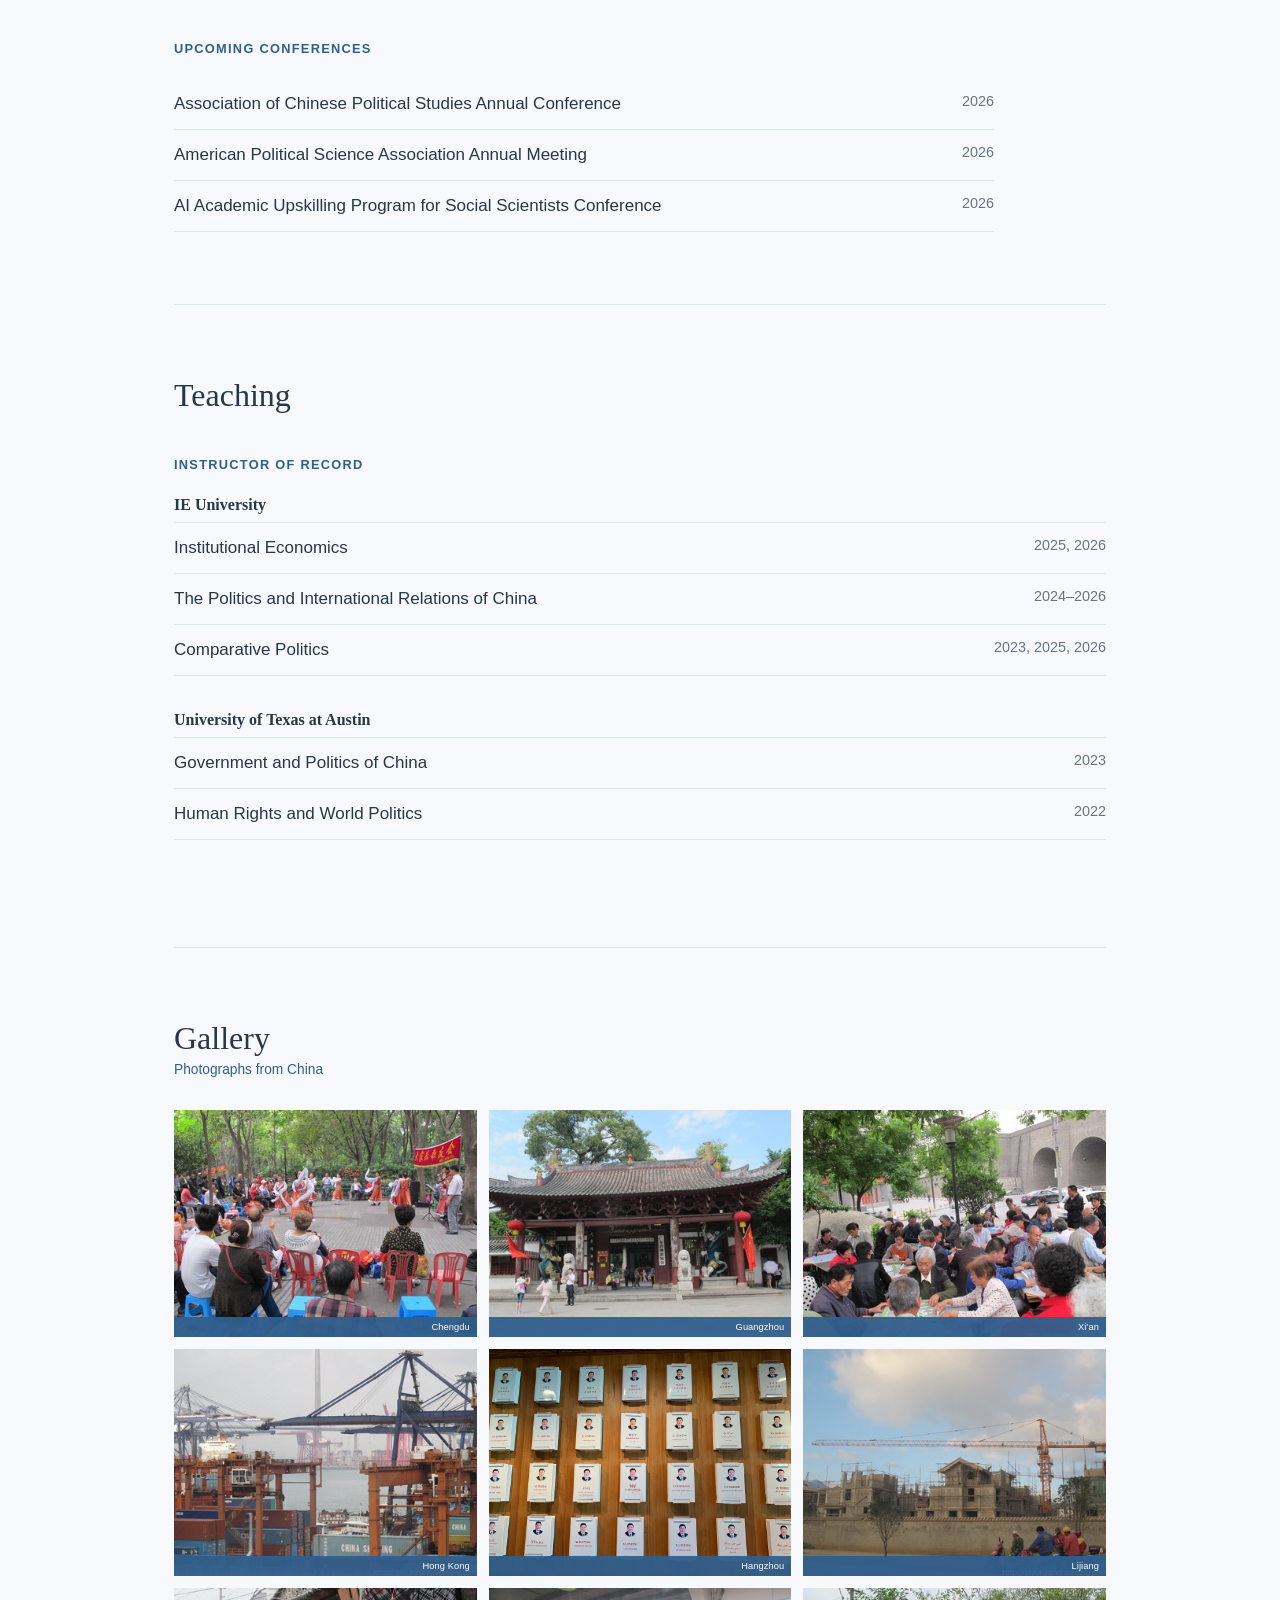
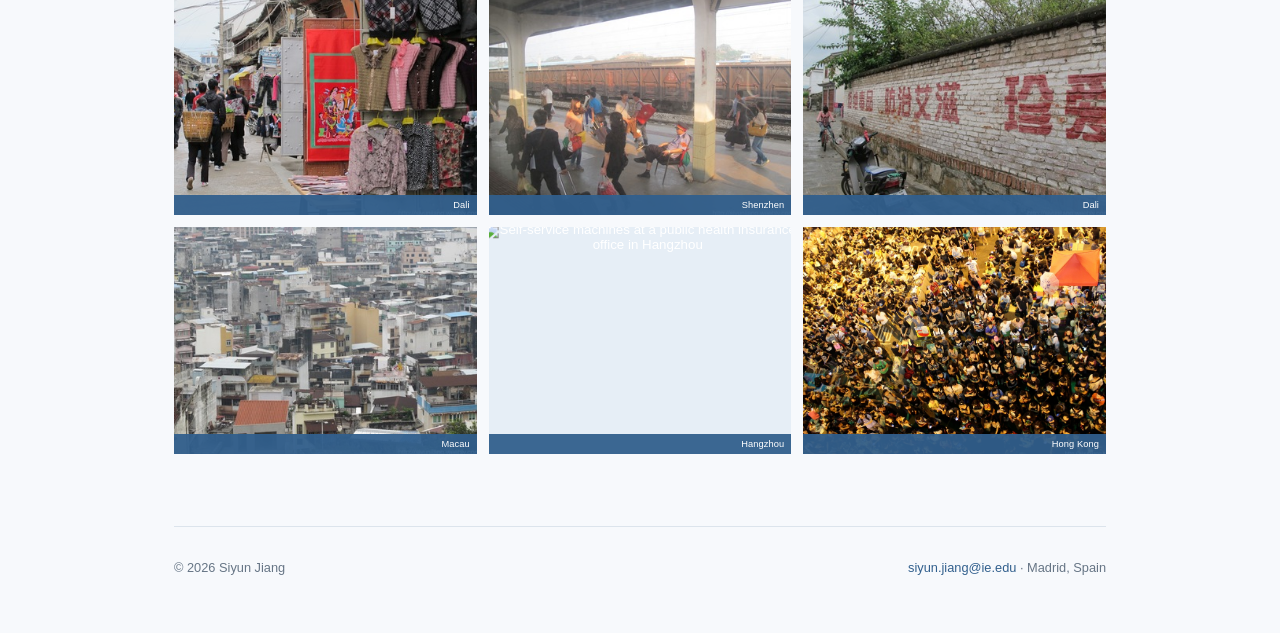
==== commit 88166124: "Add files via upload" ====
--- a/docs/index.html
+++ b/docs/index.html
@@ -112,18 +112,18 @@
           </div>
         </div>
         <div class="gallery-grid">
-          <figure><button class="gallery-open" type="button"><img src="images/china-01.jpg" alt="People watching a public dance performance in a park" loading="lazy" /><span>siyunjiang.github.io</span></button></figure>
-          <figure><button class="gallery-open" type="button"><img src="images/china-02.jpg" alt="A traditional temple entrance" loading="lazy" /><span>siyunjiang.github.io</span></button></figure>
-          <figure><button class="gallery-open" type="button"><img src="images/china-03.jpg" alt="A busy outdoor gathering with people playing games" loading="lazy" /><span>siyunjiang.github.io</span></button></figure>
-          <figure><button class="gallery-open" type="button"><img src="images/china-04.jpg" alt="Cranes and containers at a shipping port" loading="lazy" /><span>siyunjiang.github.io</span></button></figure>
-          <figure><button class="gallery-open" type="button"><img src="images/china-10.jpeg" alt="Books by Xi Jinping displayed in multiple languages" loading="lazy" /><span>siyunjiang.github.io</span></button></figure>
-          <figure><button class="gallery-open" type="button"><img src="images/china-05.jpg" alt="Construction cranes over a residential building site" loading="lazy" /><span>siyunjiang.github.io</span></button></figure>
-          <figure><button class="gallery-open" type="button"><img src="images/china-06.jpg" alt="A busy street market selling clothes" loading="lazy" /><span>siyunjiang.github.io</span></button></figure>
-          <figure><button class="gallery-open" type="button"><img src="images/china-07.jpg" alt="Travelers waiting on a railway platform" loading="lazy" /><span>siyunjiang.github.io</span></button></figure>
-          <figure><button class="gallery-open" type="button"><img src="images/china-08.jpg" alt="A bicycle and motorcycle beside a wall painted with Chinese characters" loading="lazy" /><span>siyunjiang.github.io</span></button></figure>
-          <figure><button class="gallery-open" type="button"><img src="images/china-09.jpg" alt="Dense urban housing viewed from above" loading="lazy" /><span>siyunjiang.github.io</span></button></figure>
-          <figure><button class="gallery-open" type="button"><img src="images/china-11.jpeg" alt="Self-service machines at a public health insurance office in Hangzhou" loading="lazy" /><span>siyunjiang.github.io</span></button></figure>
-          <figure><button class="gallery-open" type="button"><img src="images/china-12.png" alt="A large public gathering viewed from above in Hong Kong" loading="lazy" /><span>siyunjiang.github.io</span></button></figure>
+          <figure><button class="gallery-open" type="button"><img src="images/china-01.jpg" alt="People watching a public dance performance in a park" loading="lazy" /><span>Chengdu</span></button></figure>
+          <figure><button class="gallery-open" type="button"><img src="images/china-02.jpg" alt="A traditional temple entrance" loading="lazy" /><span>Guangzhou</span></button></figure>
+          <figure><button class="gallery-open" type="button"><img src="images/china-03.jpg" alt="A busy outdoor gathering with people playing games" loading="lazy" /><span>Xi’an</span></button></figure>
+          <figure><button class="gallery-open" type="button"><img src="images/china-04.jpg" alt="Cranes and containers at a shipping port" loading="lazy" /><span>Hong Kong</span></button></figure>
+          <figure><button class="gallery-open" type="button"><img src="images/china-10.jpeg" alt="Books by Xi Jinping displayed in multiple languages" loading="lazy" /><span>Hangzhou</span></button></figure>
+          <figure><button class="gallery-open" type="button"><img src="images/china-05.jpg" alt="Construction cranes over a residential building site" loading="lazy" /><span>Lijiang</span></button></figure>
+          <figure><button class="gallery-open" type="button"><img src="images/china-06.jpg" alt="A busy street market selling clothes" loading="lazy" /><span>Dali</span></button></figure>
+          <figure><button class="gallery-open" type="button"><img src="images/china-07.jpg" alt="Visitor information and security signs at Futian District People’s Court" loading="lazy" /><span>Shenzhen</span></button></figure>
+          <figure><button class="gallery-open" type="button"><img src="images/china-08.jpg" alt="A bicycle and motorcycle beside a wall painted with Chinese characters" loading="lazy" /><span>Dali</span></button></figure>
+          <figure><button class="gallery-open" type="button"><img src="images/china-09.jpg" alt="Dense urban housing viewed from above" loading="lazy" /><span>Macau</span></button></figure>
+          <figure><button class="gallery-open" type="button"><img src="images/china-11.jpeg" alt="Self-service machines at a public health insurance office in Hangzhou" loading="lazy" /><span>Hangzhou</span></button></figure>
+          <figure><button class="gallery-open" type="button"><img src="images/china-12.png" alt="A large public gathering viewed from above in Hong Kong" loading="lazy" /><span>Hong Kong</span></button></figure>
         </div>
       </section>
     </main>
@@ -132,7 +132,7 @@
       <button class="lightbox-close" type="button" aria-label="Close photograph">×</button>
       <div class="lightbox-frame">
         <img src="" alt="" />
-        <span>siyunjiang.github.io</span>
+        <span></span>
       </div>
     </dialog>
 
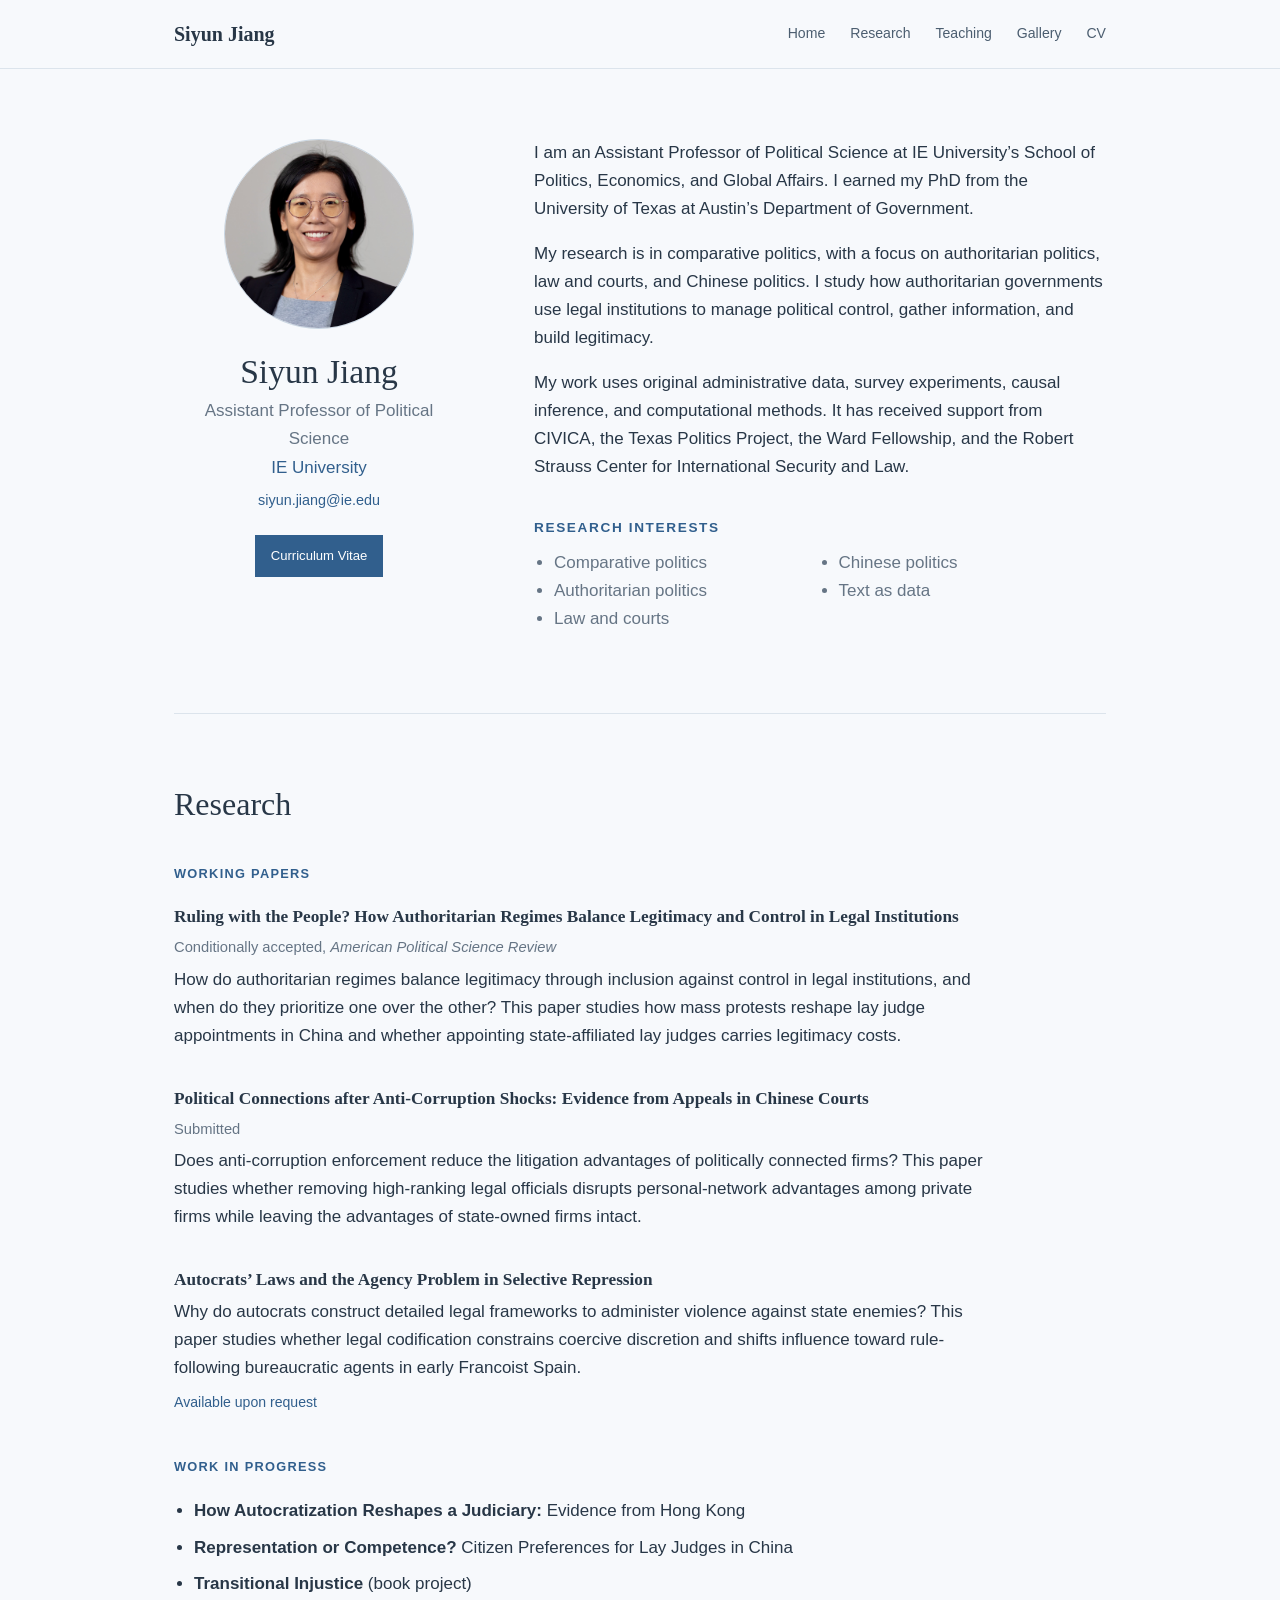
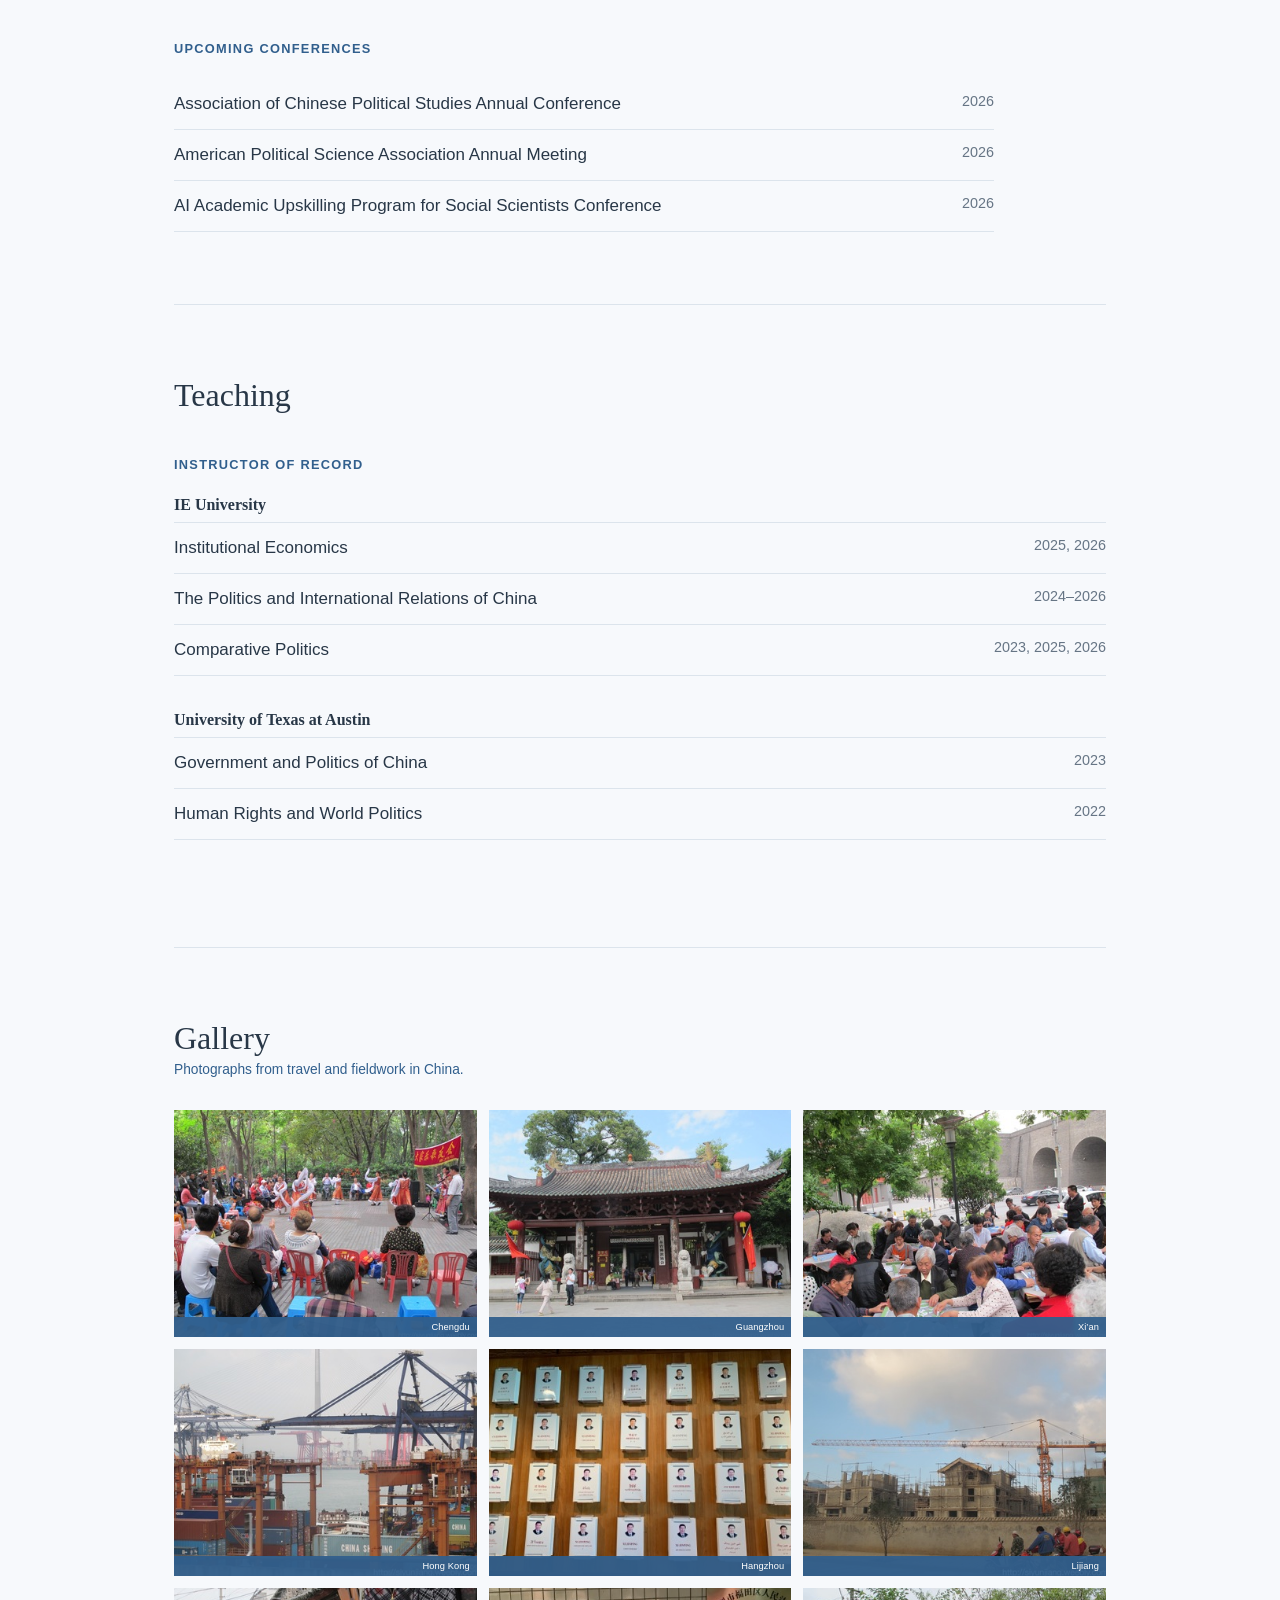
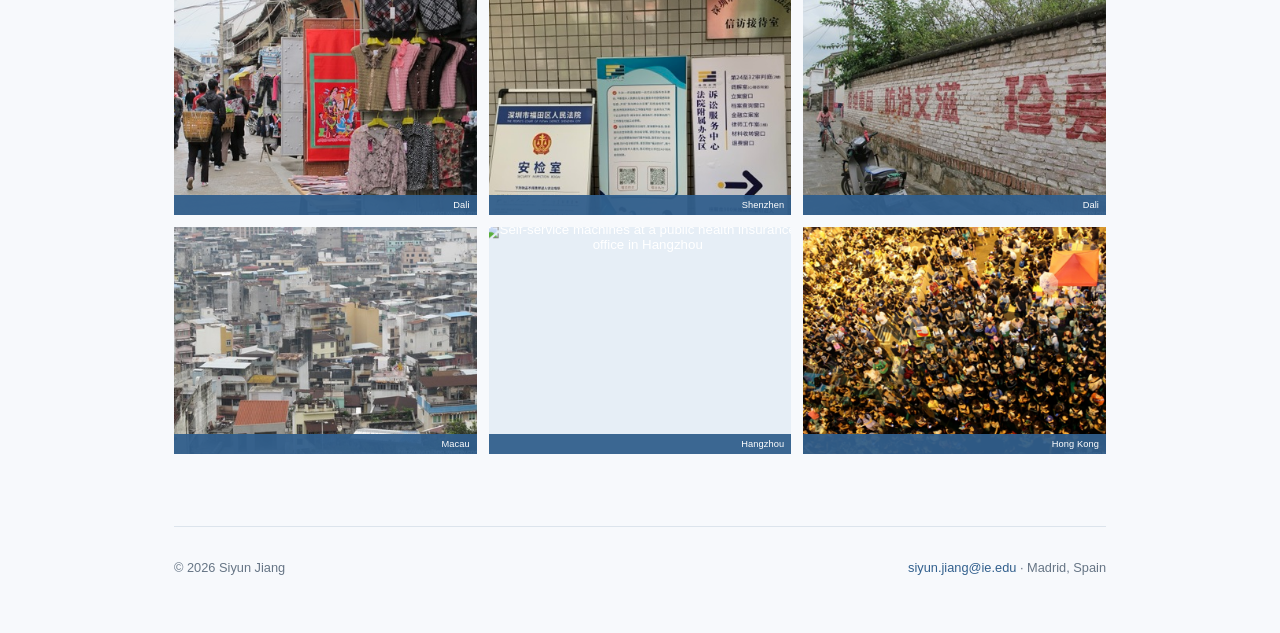
==== commit 5409193c: "Add files via upload" ====
--- a/docs/index.html
+++ b/docs/index.html
@@ -108,7 +108,7 @@
         <div class="gallery-heading">
           <div>
             <h2>Gallery</h2>
-            <p>Photographs from China</p>
+            <p>Photographs from travel and fieldwork in China.</p>
           </div>
         </div>
         <div class="gallery-grid">
